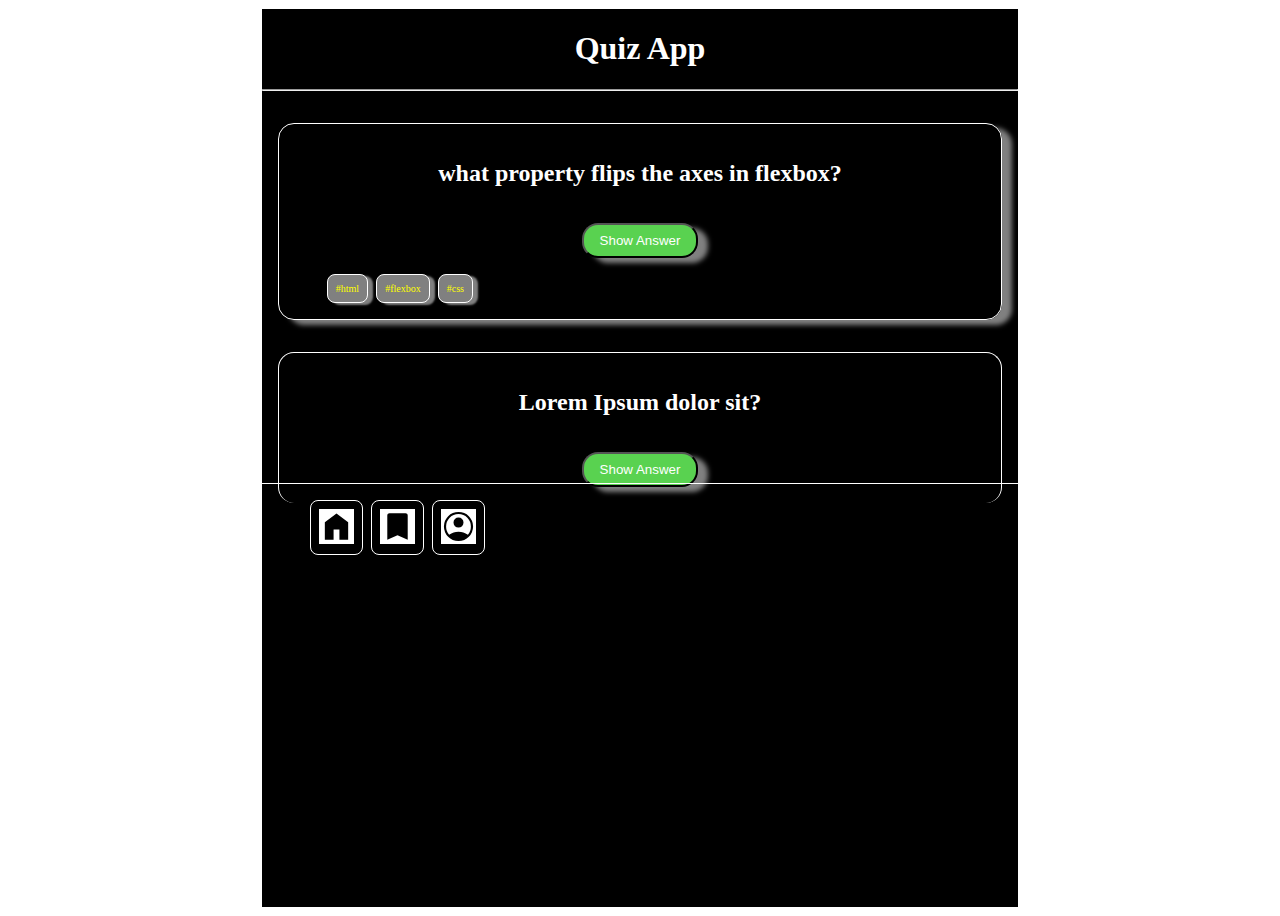
==== index.html @ d0fb76cc "layout finish" ====
<!DOCTYPE html>
<html lang="en">
  <head>
    <meta charset="UTF-8" />
    <meta http-equiv="X-UA-Compatible" content="IE=edge" />
    <meta name="viewport" content="width=device-width, initial-scale=1.0" />
    <link rel="stylesheet" href="styles.css" />
    <title>quiz app</title>
  </head>
  <body>
    <div class="container">
      <header><h1>Quiz App</h1></header>
      <hr />
      <main>
        <section class="section section-one">
          <h2>what property flips the axes in flexbox?</h2>
          <button class="btn one">Show Answer</button>
          <ul class="section-links-container">
            <li><a href="">#html</a></li>
            <li><a href="">#flexbox</a></li>
            <li><a href="">#css</a></li>
          </ul>
        </section>
        <section class="section section-two">
          <h2>Lorem Ipsum dolor sit?</h2>
          <button class="btn two">Show Answer</button>
        </section>
      </main>

      <footer class="footer">
        <ul class="links-footer-container">
          <li class="footer-li">
            <a href=""
              ><svg
                xmlns="http://www.w3.org/2000/svg"
                height="35"
                viewBox="0 96 960 960"
                width="35"
              >
                <path
                  d="M160 936V456l320-240 320 240v480H560V656H400v280H160Z"
                /></svg
            ></a>
          </li>
          <li class="footer-li">
            <a href=""
              ><svg
                xmlns="http://www.w3.org/2000/svg"
                height="35"
                viewBox="0 96 960 960"
                width="35"
              >
                <path
                  d="M200 936V271q0-24 18-42t42-18h440q24 0 42 18t18 42v665L480 816 200 936Z"
                /></svg
            ></a>
          </li>
          <li classe="footer-li">
            <a href=""
              ><svg
                xmlns="http://www.w3.org/2000/svg"
                height="35"
                viewBox="0 96 960 960"
                width="35"
              >
                <path
                  d="M222 801q63-40 124.5-60.5T480 720q72 0 134 20.5T739 801q44-54 62.5-109T820 576q0-145-97.5-242.5T480 236q-145 0-242.5 97.5T140 576q0 61 19 116t63 109Zm257.814-195Q422 606 382.5 566.314q-39.5-39.686-39.5-97.5t39.686-97.314q39.686-39.5 97.5-39.5t97.314 39.686q39.5 39.686 39.5 97.5T577.314 566.5q-39.686 39.5-97.5 39.5Zm-.219 370q-83.146 0-156.275-31.5t-127.225-86Q142 804 111 731.159 80 658.319 80 575.5q0-82.819 31.5-155.659Q143 347 197.5 293t127.341-85.5Q397.681 176 480.5 176q82.819 0 155.659 31.5Q709 239 763 293t85.5 127Q880 493 880 575.734q0 82.734-31.5 155.5T763 858.5q-54 54.5-127.129 86T479.595 976Z"
                /></svg
            ></a>
          </li>
        </ul>
      </footer>
    </div>
  </body>
</html>
---- styles.css ----
* {
  box-sizing: border-box;
}
body {
  text-align: center;
  display: flex;
  justify-content: center;
}
li {
  list-style-type: none;
  border: 1px solid white;
  border-radius: 0.5rem;
  padding: 0.5rem;
  /* background-color: grey; */
  font-size: x-small;
  margin-left: 0.5rem;
}
.section-links-container {
  display: flex;
  justify-content: start;
}
.section-links-container li {
  box-shadow: 5px 2px 2px grey;
  background-color: grey;
}
a {
  text-decoration: none;
  color: yellow;
}
.container {
  border: 1px solid white;
  height: 100vh;
  width: 60%;
  background-color: black;
  color: white;
}
.section {
  border: 1px solid white;
  margin: 1rem;
  margin-top: 2rem;
  border-radius: 1rem;
}
.section-one {
  box-shadow: 10px 5px 5px grey;
}
.section-two {
  border-bottom: none;
  margin-bottom: -1.2rem;
}
.btn {
  padding: 0.5rem 1rem;
  background-color: rgb(89, 210, 80);
  box-shadow: 10px 5px 5px grey;
  border-radius: 1rem;
  color: white;
}
.btn:hover {
  box-shadow: 10px 5px 5px rgb(243, 235, 11);
  color: yellow;
}
.two {
  margin-bottom: 1rem;
}
.footer {
  width: 100%;
  position: fixed;
  border-top: 1px solid white;
  display: flex;
}
.links-footer-container {
  display: flex;
}

svg {
  background-color: white;
}

h2 {
  padding: 1rem;
}
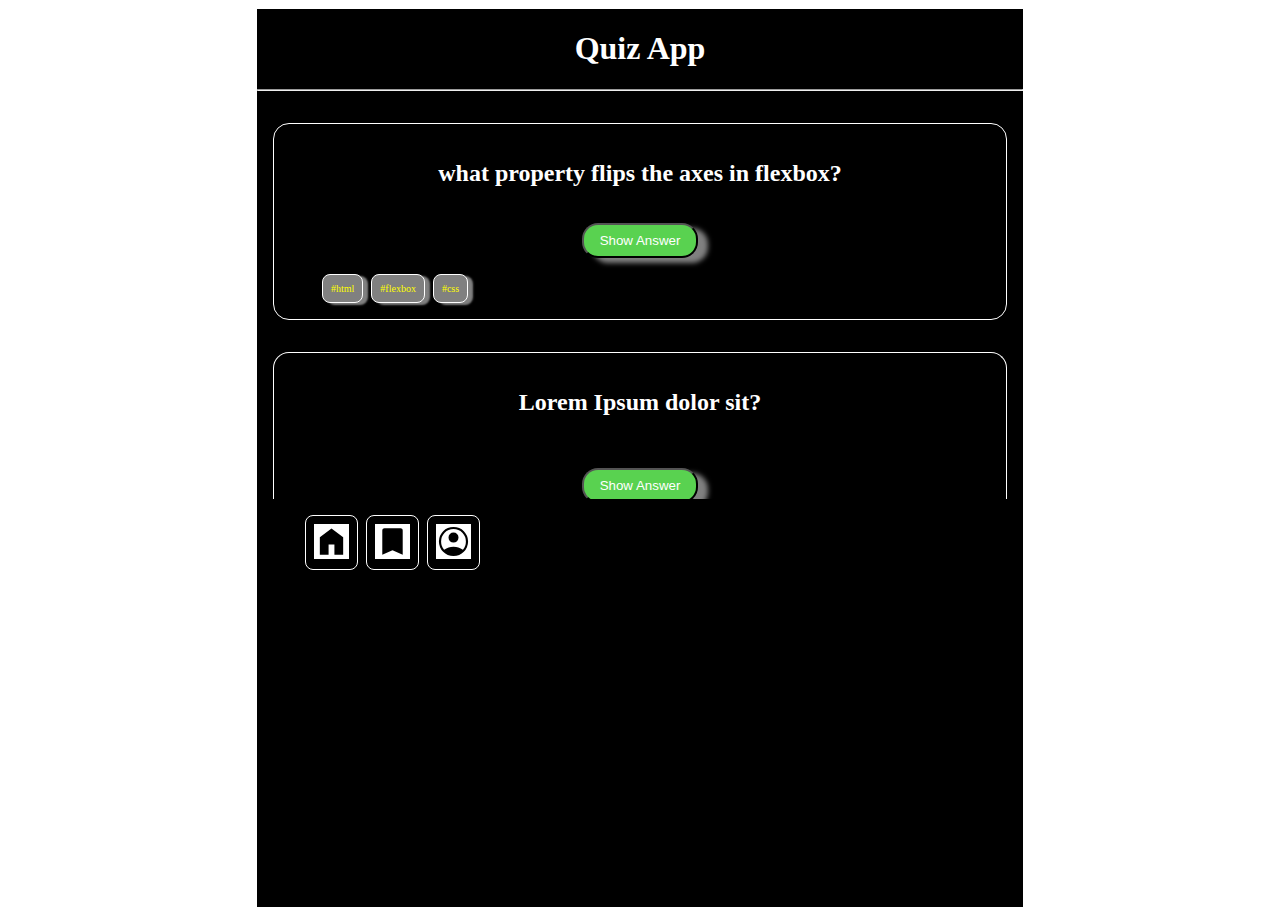
==== commit e342abb9: "ignore file adding" ====
--- a/index.html
+++ b/index.html
@@ -26,7 +26,6 @@
           <button class="btn two">Show Answer</button>
         </section>
       </main>
-
       <footer class="footer">
         <ul class="links-footer-container">
           <li class="footer-li">
--- a/styles.css
+++ b/styles.css
@@ -23,16 +23,21 @@
   box-shadow: 5px 2px 2px grey;
   background-color: grey;
 }
+.section-links-container li:hover {
+  box-shadow: 5px 2px 2px yellow;
+}
 a {
   text-decoration: none;
   color: yellow;
 }
 .container {
   border: 1px solid white;
-  height: 100vh;
+  height: 100%;
   width: 60%;
   background-color: black;
   color: white;
+  position: absolute;
+  z-index: 0;
 }
 .section {
   border: 1px solid white;
@@ -40,9 +45,7 @@
   margin-top: 2rem;
   border-radius: 1rem;
 }
-.section-one {
-  box-shadow: 10px 5px 5px grey;
-}
+
 .section-two {
   border-bottom: none;
   margin-bottom: -1.2rem;
@@ -59,13 +62,15 @@
   color: yellow;
 }
 .two {
-  margin-bottom: 1rem;
+  margin: 1rem;
 }
 .footer {
-  width: 100%;
+  width: 59%;
   position: fixed;
-  border-top: 1px solid white;
+  /* border-top: 1px solid white; */
   display: flex;
+  z-index: 1;
+  background-color: black;
 }
 .links-footer-container {
   display: flex;
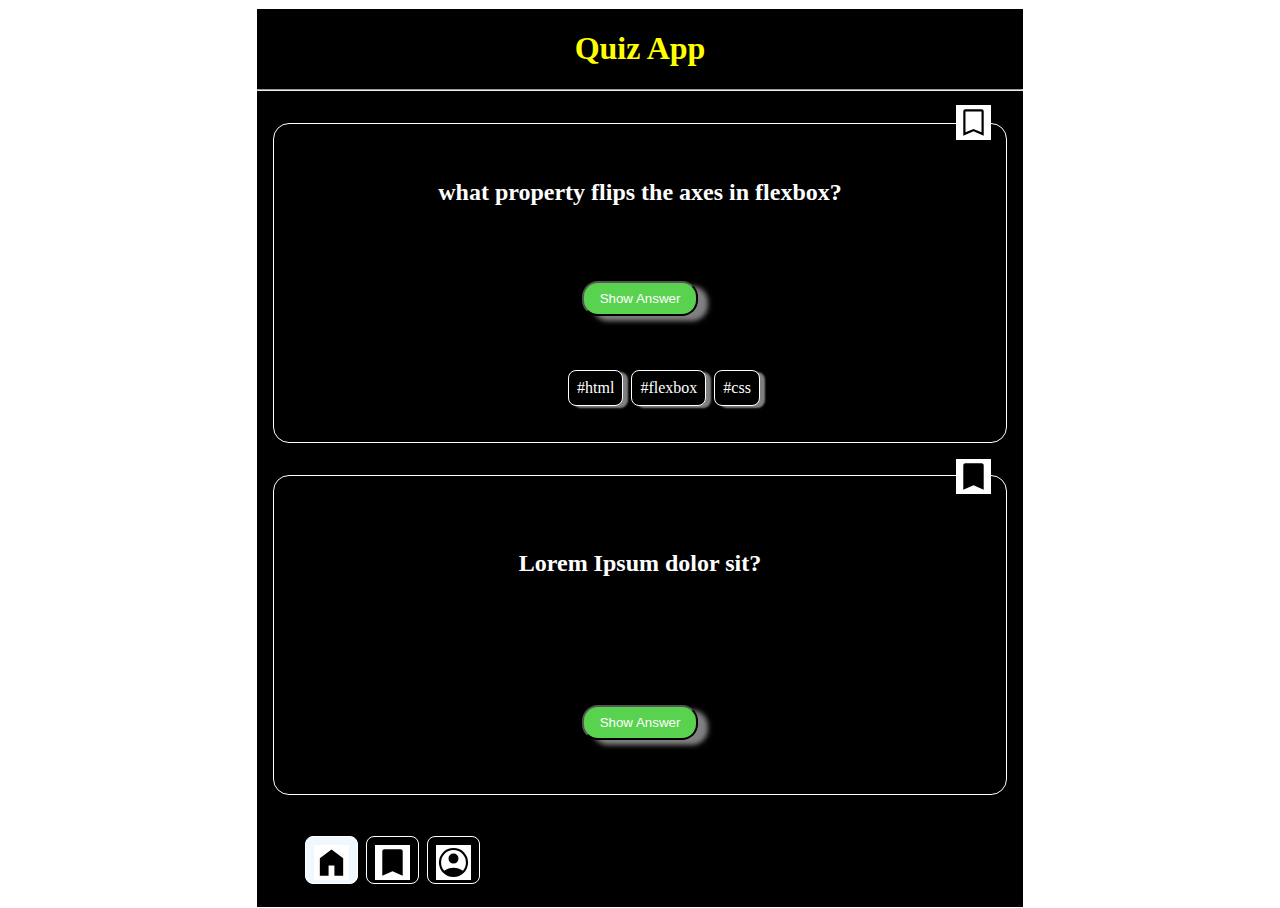
==== commit ac63c30d: "homa page layout finish" ====
--- a/index.html
+++ b/index.html
@@ -12,6 +12,18 @@
       <header><h1>Quiz App</h1></header>
       <hr />
       <main>
+        <svg
+          class="svg-two"
+          xmlns="http://www.w3.org/2000/svg"
+          height="35"
+          viewBox="0 96 960 960"
+          width="35"
+        >
+          <path
+            d="M200 936V271q0-24 18-42t42-18h440q24 0 42 18t18 42v665L480 816 200 936Zm60-91 220-93 220 93V271H260v574Zm0-574h440-440Z"
+          />
+        </svg>
+
         <section class="section section-one">
           <h2>what property flips the axes in flexbox?</h2>
           <button class="btn one">Show Answer</button>
@@ -21,6 +33,19 @@
             <li><a href="">#css</a></li>
           </ul>
         </section>
+
+        <svg
+          class="svg-one"
+          xmlns="http://www.w3.org/2000/svg"
+          height="35"
+          viewBox="0 96 960 960"
+          width="35"
+        >
+          <path
+            d="M200 936V271q0-24 18-42t42-18h440q24 0 42 18t18 42v665L480 816 200 936Z"
+          />
+        </svg>
+
         <section class="section section-two">
           <h2>Lorem Ipsum dolor sit?</h2>
           <button class="btn two">Show Answer</button>
@@ -28,8 +53,8 @@
       </main>
       <footer class="footer">
         <ul class="links-footer-container">
-          <li class="footer-li">
-            <a href=""
+          <li class="footer-li home">
+            <a href="./index.html" target="_blank"
               ><svg
                 xmlns="http://www.w3.org/2000/svg"
                 height="35"
@@ -54,7 +79,7 @@
                 /></svg
             ></a>
           </li>
-          <li classe="footer-li">
+          <li class="footer-li">
             <a href=""
               ><svg
                 xmlns="http://www.w3.org/2000/svg"
@@ -70,5 +95,6 @@
         </ul>
       </footer>
     </div>
+    <!-- </div> -->
   </body>
 </html>
--- a/styles.css
+++ b/styles.css
@@ -5,6 +5,9 @@
   text-align: center;
   display: flex;
   justify-content: center;
+}
+h1 {
+  color: yellow;
 }
 li {
   list-style-type: none;
@@ -18,18 +21,29 @@
 .section-links-container {
   display: flex;
   justify-content: start;
+  /*  width: 100%; */
 }
 .section-links-container li {
   box-shadow: 5px 2px 2px grey;
-  background-color: grey;
+  background-color: black;
+  text-align: center;
 }
 .section-links-container li:hover {
   box-shadow: 5px 2px 2px yellow;
 }
+.section-links-container li:active {
+  transform: scale(1.4);
+}
 a {
   text-decoration: none;
+  color: white;
+  font-size: medium;
+  width: 0.5em;
+}
+a:hover {
   color: yellow;
 }
+
 .container {
   border: 1px solid white;
   height: 100%;
@@ -37,17 +51,20 @@
   background-color: black;
   color: white;
   position: absolute;
-  z-index: 0;
 }
 .section {
   border: 1px solid white;
   margin: 1rem;
   margin-top: 2rem;
   border-radius: 1rem;
+  height: 20rem;
+  display: flex;
+  flex-direction: column;
+  align-items: center;
+  justify-content: space-around;
 }
 
 .section-two {
-  border-bottom: none;
   margin-bottom: -1.2rem;
 }
 .btn {
@@ -67,10 +84,12 @@
 .footer {
   width: 59%;
   position: fixed;
+  bottom: 0;
   /* border-top: 1px solid white; */
   display: flex;
   z-index: 1;
   background-color: black;
+  height: 5rem;
 }
 .links-footer-container {
   display: flex;
@@ -83,3 +102,23 @@
 h2 {
   padding: 1rem;
 }
+.home {
+  background-color: aliceblue;
+  padding: 0.5rem;
+}
+
+.footer-li:hover {
+  transform: scale(1.2);
+}
+.footer-li:active {
+  transform: scale(1.4);
+}
+.svg-one {
+  position: absolute;
+  right: 2em;
+}
+.svg-two {
+  position: absolute;
+  right: 2em;
+  top: 6rem;
+}
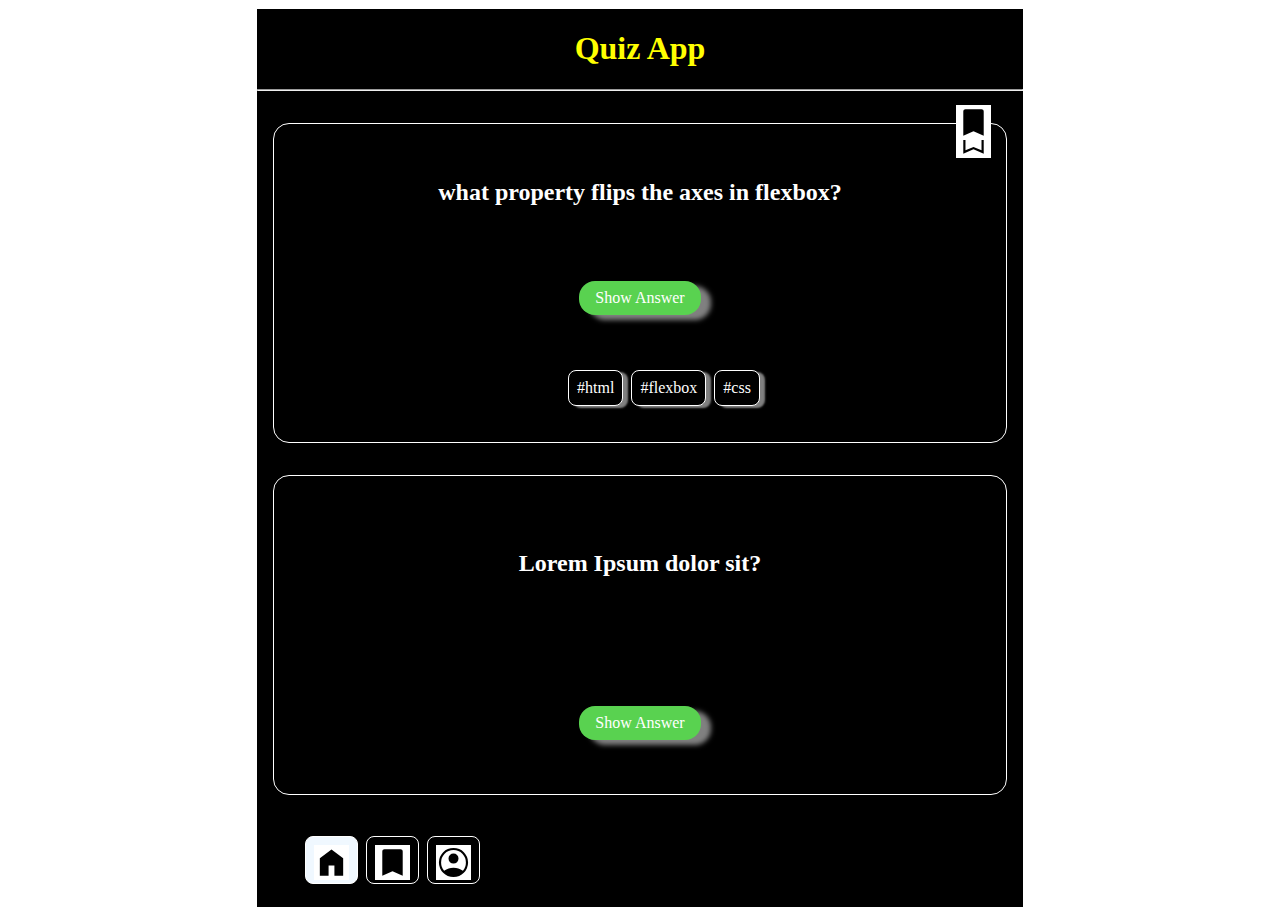
==== commit 5d7fd916: "80 % finish" ====
--- a/index.html
+++ b/index.html
@@ -13,7 +13,7 @@
       <hr />
       <main>
         <svg
-          class="svg-two"
+          class="svg-one"
           xmlns="http://www.w3.org/2000/svg"
           height="35"
           viewBox="0 96 960 960"
@@ -26,7 +26,10 @@
 
         <section class="section section-one">
           <h2>what property flips the axes in flexbox?</h2>
-          <button class="btn one">Show Answer</button>
+          <div class="btn one">
+            <a href="./answer/answer.html">Show Answer</a>
+          </div>
+
           <ul class="section-links-container">
             <li><a href="">#html</a></li>
             <li><a href="">#flexbox</a></li>
@@ -35,7 +38,7 @@
         </section>
 
         <svg
-          class="svg-one"
+          class="svg-two"
           xmlns="http://www.w3.org/2000/svg"
           height="35"
           viewBox="0 96 960 960"
@@ -48,7 +51,9 @@
 
         <section class="section section-two">
           <h2>Lorem Ipsum dolor sit?</h2>
-          <button class="btn two">Show Answer</button>
+          <div class="btn two">
+            <a href="./answer/answer.html">Show Answer</a>
+          </div>
         </section>
       </main>
       <footer class="footer">
@@ -67,7 +72,7 @@
             ></a>
           </li>
           <li class="footer-li">
-            <a href=""
+            <a href="./bookmark/bookmark.html"
               ><svg
                 xmlns="http://www.w3.org/2000/svg"
                 height="35"
@@ -80,7 +85,7 @@
             ></a>
           </li>
           <li class="footer-li">
-            <a href=""
+            <a href="./profil/profil.html"
               ><svg
                 xmlns="http://www.w3.org/2000/svg"
                 height="35"
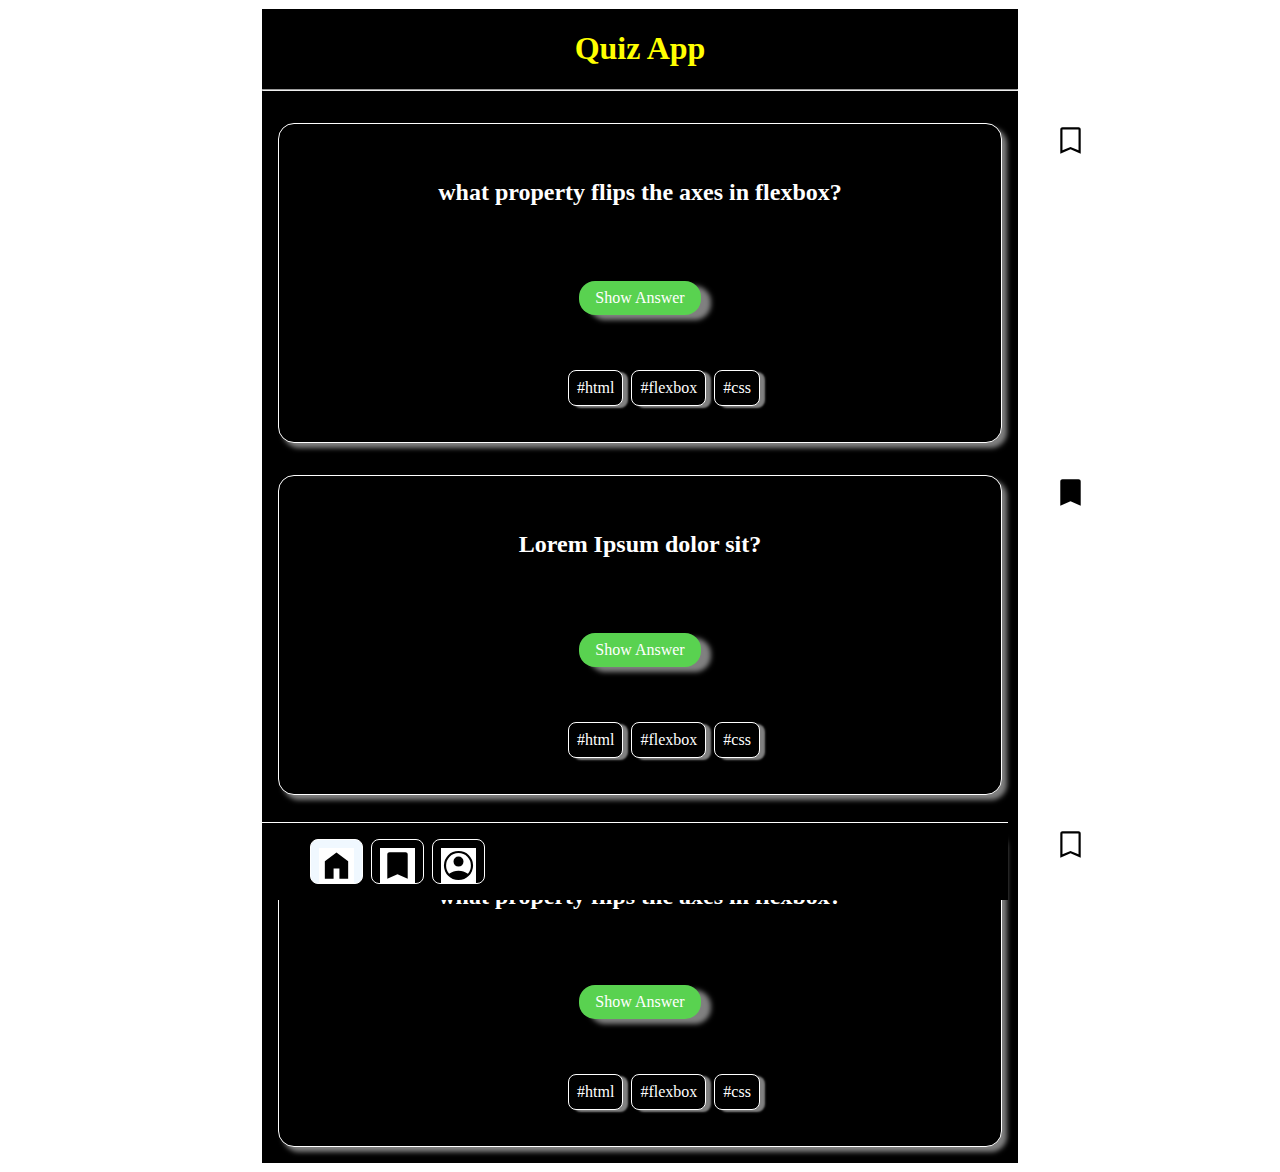
==== commit 36a601a5: "css finish" ====
--- a/index.html
+++ b/index.html
@@ -54,6 +54,34 @@
           <div class="btn two">
             <a href="./answer/answer.html">Show Answer</a>
           </div>
+          <ul class="section-links-container">
+            <li><a href="">#html</a></li>
+            <li><a href="">#flexbox</a></li>
+            <li><a href="">#css</a></li>
+          </ul>
+        </section>
+        <svg
+          class="svg-tree"
+          xmlns="http://www.w3.org/2000/svg"
+          height="35"
+          viewBox="0 96 960 960"
+          width="35"
+        >
+          <path
+            d="M200 936V271q0-24 18-42t42-18h440q24 0 42 18t18 42v665L480 816 200 936Zm60-91 220-93 220 93V271H260v574Zm0-574h440-440Z"
+          />
+        </svg>
+        <section class="section section-tree">
+          <h2>what property flips the axes in flexbox?</h2>
+          <div class="btn one">
+            <a href="./answer/answer.html">Show Answer</a>
+          </div>
+
+          <ul class="section-links-container">
+            <li><a href="">#html</a></li>
+            <li><a href="">#flexbox</a></li>
+            <li><a href="">#css</a></li>
+          </ul>
         </section>
       </main>
       <footer class="footer">
--- a/styles.css
+++ b/styles.css
@@ -50,7 +50,7 @@
   width: 60%;
   background-color: black;
   color: white;
-  position: absolute;
+  /* position: absolute; */
 }
 .section {
   border: 1px solid white;
@@ -62,11 +62,10 @@
   flex-direction: column;
   align-items: center;
   justify-content: space-around;
+  background-color: black;
+  box-shadow: 5px 5px 5px grey;
 }
 
-.section-two {
-  margin-bottom: -1.2rem;
-}
 .btn {
   padding: 0.5rem 1rem;
   background-color: rgb(89, 210, 80);
@@ -78,18 +77,20 @@
   box-shadow: 10px 5px 5px rgb(243, 235, 11);
   color: yellow;
 }
-.two {
-  margin: 1rem;
+.btn:active {
+  transform: scale(1.2);
 }
+
 .footer {
-  width: 59%;
+  width: 100%;
   position: fixed;
   bottom: 0;
-  /* border-top: 1px solid white; */
+  border-top: 1px solid white;
   display: flex;
   z-index: 1;
   background-color: black;
-  height: 5rem;
+  height: 4.9rem;
+  width: 58.3%;
 }
 .links-footer-container {
   display: flex;
@@ -113,12 +114,17 @@
 .footer-li:active {
   transform: scale(1.4);
 }
+.svg-two {
+  position: absolute;
+  right: 12em;
+  top: 29.7rem;
+}
 .svg-one {
   position: absolute;
-  right: 2em;
+  right: 12em;
 }
-.svg-two {
+.svg-tree {
   position: absolute;
-  right: 2em;
-  top: 6rem;
+  right: 12em;
+  top: 51.7rem;
 }
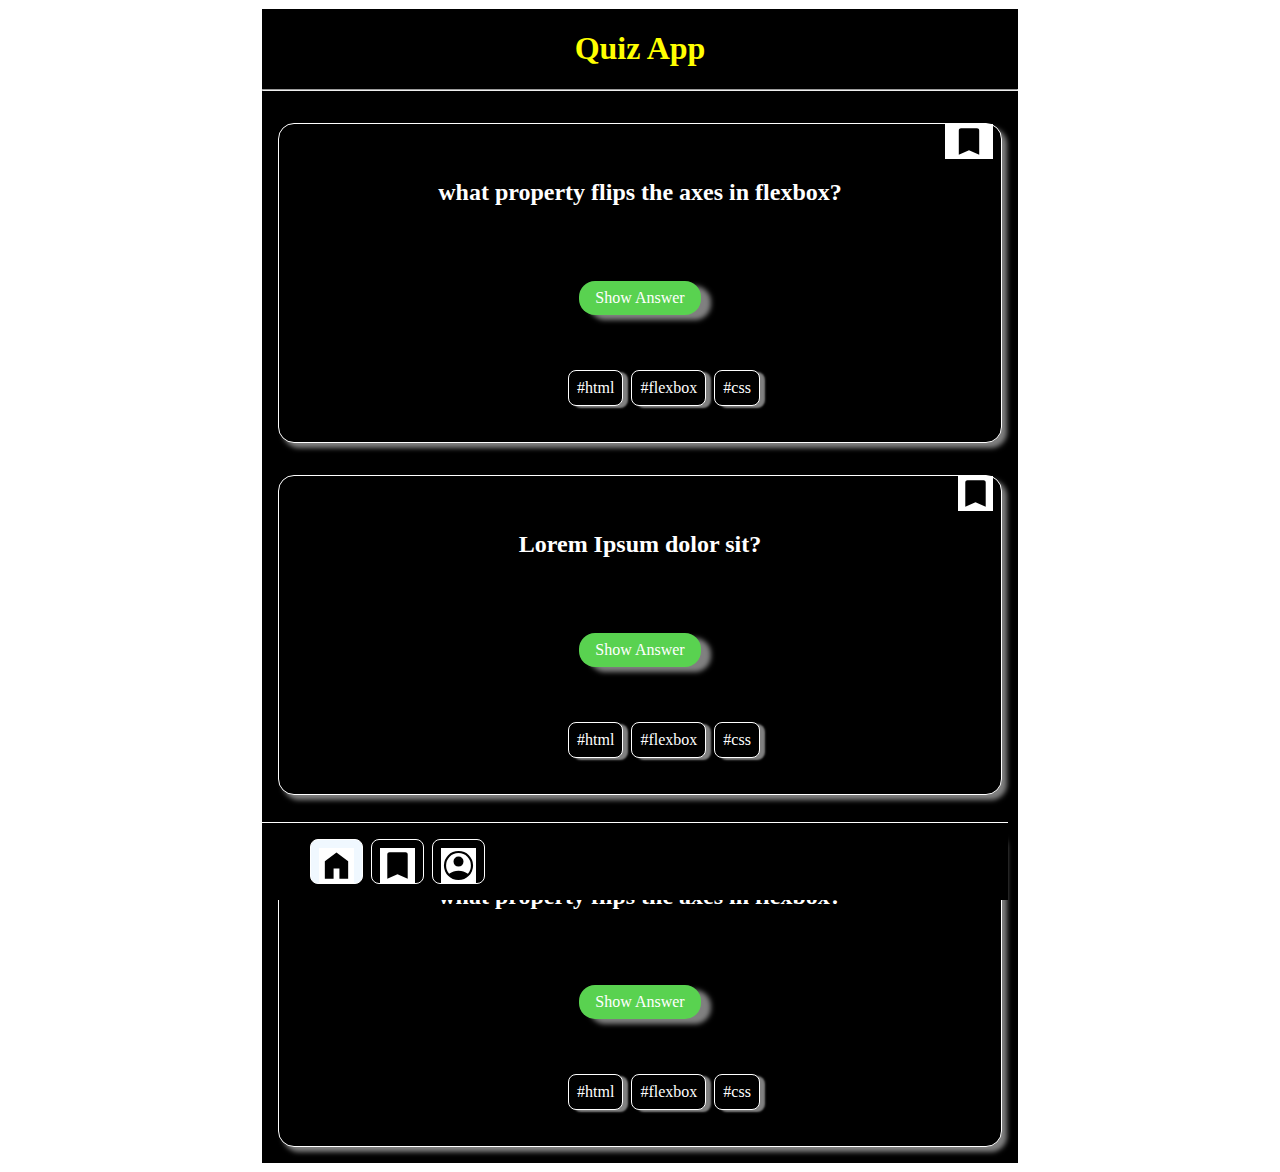
==== commit 16539f69: "css finish" ====
--- a/index.html
+++ b/index.html
@@ -12,19 +12,18 @@
       <header><h1>Quiz App</h1></header>
       <hr />
       <main>
-        <svg
-          class="svg-one"
-          xmlns="http://www.w3.org/2000/svg"
-          height="35"
-          viewBox="0 96 960 960"
-          width="35"
-        >
-          <path
-            d="M200 936V271q0-24 18-42t42-18h440q24 0 42 18t18 42v665L480 816 200 936Zm60-91 220-93 220 93V271H260v574Zm0-574h440-440Z"
-          />
-        </svg>
-
         <section class="section section-one">
+          <svg
+            class="svg-markbook-one"
+            xmlns="http://www.w3.org/2000/svg"
+            height="35"
+            viewBox="0 96 960 960"
+            width="48"
+          >
+            <path
+              d="M200 936V271q0-24 18-42t42-18h440q24 0 42 18t18 42v665L480 816 200 936Z"
+            />
+          </svg>
           <h2>what property flips the axes in flexbox?</h2>
           <div class="btn one">
             <a href="./answer/answer.html">Show Answer</a>
@@ -37,19 +36,18 @@
           </ul>
         </section>
 
-        <svg
-          class="svg-two"
-          xmlns="http://www.w3.org/2000/svg"
-          height="35"
-          viewBox="0 96 960 960"
-          width="35"
-        >
-          <path
-            d="M200 936V271q0-24 18-42t42-18h440q24 0 42 18t18 42v665L480 816 200 936Z"
-          />
-        </svg>
-
         <section class="section section-two">
+          <svg
+            class="svg-two"
+            xmlns="http://www.w3.org/2000/svg"
+            height="35"
+            viewBox="0 96 960 960"
+            width="35"
+          >
+            <path
+              d="M200 936V271q0-24 18-42t42-18h440q24 0 42 18t18 42v665L480 816 200 936Z"
+            />
+          </svg>
           <h2>Lorem Ipsum dolor sit?</h2>
           <div class="btn two">
             <a href="./answer/answer.html">Show Answer</a>
@@ -60,18 +58,19 @@
             <li><a href="">#css</a></li>
           </ul>
         </section>
-        <svg
-          class="svg-tree"
-          xmlns="http://www.w3.org/2000/svg"
-          height="35"
-          viewBox="0 96 960 960"
-          width="35"
-        >
-          <path
-            d="M200 936V271q0-24 18-42t42-18h440q24 0 42 18t18 42v665L480 816 200 936Zm60-91 220-93 220 93V271H260v574Zm0-574h440-440Z"
-          />
-        </svg>
+
         <section class="section section-tree">
+          <svg
+            class="svg-tree"
+            xmlns="http://www.w3.org/2000/svg"
+            height="35"
+            viewBox="0 96 960 960"
+            width="35"
+          >
+            <path
+              d="M200 936V271q0-24 18-42t42-18h440q24 0 42 18t18 42v665L480 816 200 936Zm60-91 220-93 220 93V271H260v574Zm0-574h440-440Z"
+            />
+          </svg>
           <h2>what property flips the axes in flexbox?</h2>
           <div class="btn one">
             <a href="./answer/answer.html">Show Answer</a>
--- a/styles.css
+++ b/styles.css
@@ -5,6 +5,12 @@
   text-align: center;
   display: flex;
   justify-content: center;
+}
+header {
+  position: sticky;
+  top: 0;
+  z-index: 1;
+  background-color: black;
 }
 h1 {
   color: yellow;
@@ -14,7 +20,6 @@
   border: 1px solid white;
   border-radius: 0.5rem;
   padding: 0.5rem;
-  /* background-color: grey; */
   font-size: x-small;
   margin-left: 0.5rem;
 }
@@ -51,6 +56,7 @@
   background-color: black;
   color: white;
   /* position: absolute; */
+  position: relative;
 }
 .section {
   border: 1px solid white;
@@ -64,6 +70,7 @@
   justify-content: space-around;
   background-color: black;
   box-shadow: 5px 5px 5px grey;
+  position: relative;
 }
 
 .btn {
@@ -95,9 +102,13 @@
 .links-footer-container {
   display: flex;
 }
-
 svg {
   background-color: white;
+}
+main svg {
+  position: absolute;
+  top: 0;
+  right: 0.5em;
 }
 
 h2 {
@@ -114,7 +125,7 @@
 .footer-li:active {
   transform: scale(1.4);
 }
-.svg-two {
+/* .svg-two {
   position: absolute;
   right: 12em;
   top: 29.7rem;
@@ -127,4 +138,4 @@
   position: absolute;
   right: 12em;
   top: 51.7rem;
-}
+} */
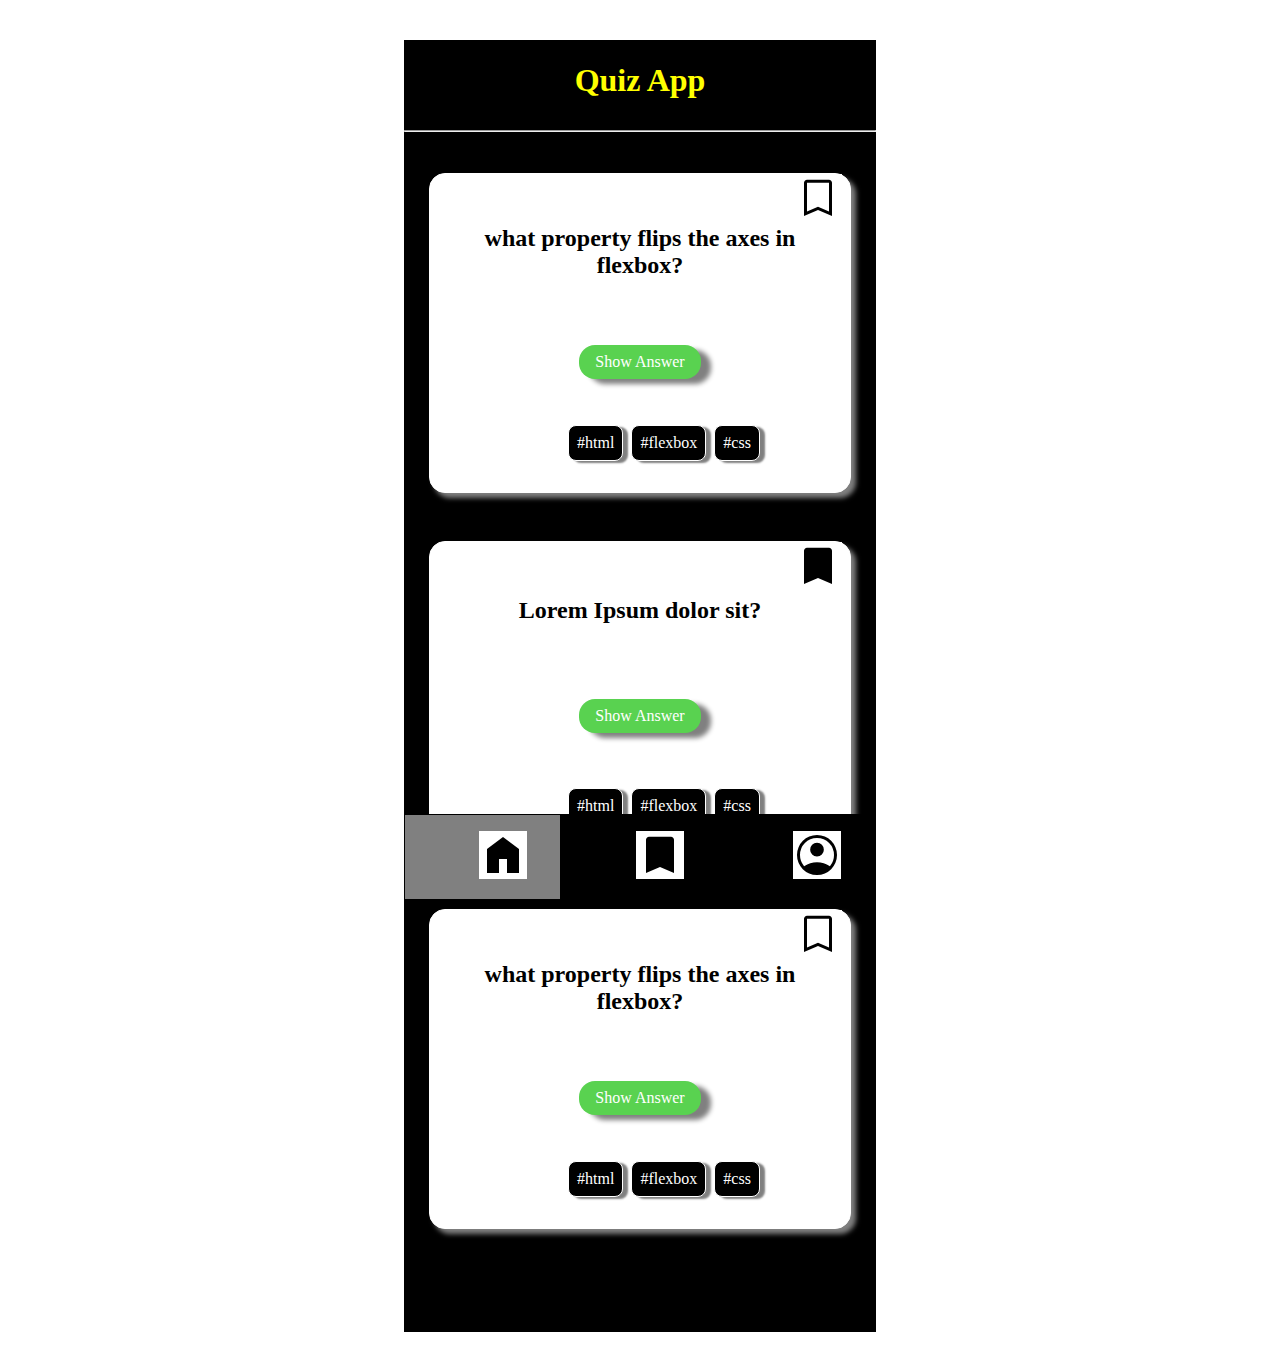
==== commit a82259ae: "home page finish" ====
--- a/index.html
+++ b/index.html
@@ -14,14 +14,13 @@
       <main>
         <section class="section section-one">
           <svg
-            class="svg-markbook-one"
             xmlns="http://www.w3.org/2000/svg"
-            height="35"
+            height="48"
             viewBox="0 96 960 960"
             width="48"
           >
             <path
-              d="M200 936V271q0-24 18-42t42-18h440q24 0 42 18t18 42v665L480 816 200 936Z"
+              d="M200 936V271q0-24 18-42t42-18h440q24 0 42 18t18 42v665L480 816 200 936Zm60-91 220-93 220 93V271H260v574Zm0-574h440-440Z"
             />
           </svg>
           <h2>what property flips the axes in flexbox?</h2>
@@ -40,9 +39,9 @@
           <svg
             class="svg-two"
             xmlns="http://www.w3.org/2000/svg"
-            height="35"
+            height="48"
             viewBox="0 96 960 960"
-            width="35"
+            width="48"
           >
             <path
               d="M200 936V271q0-24 18-42t42-18h440q24 0 42 18t18 42v665L480 816 200 936Z"
@@ -63,9 +62,9 @@
           <svg
             class="svg-tree"
             xmlns="http://www.w3.org/2000/svg"
-            height="35"
+            height="48"
             viewBox="0 96 960 960"
-            width="35"
+            width="48"
           >
             <path
               d="M200 936V271q0-24 18-42t42-18h440q24 0 42 18t18 42v665L480 816 200 936Zm60-91 220-93 220 93V271H260v574Zm0-574h440-440Z"
@@ -84,47 +83,45 @@
         </section>
       </main>
       <footer class="footer">
-        <ul class="links-footer-container">
-          <li class="footer-li home">
-            <a href="./index.html" target="_blank"
-              ><svg
-                xmlns="http://www.w3.org/2000/svg"
-                height="35"
-                viewBox="0 96 960 960"
-                width="35"
-              >
-                <path
-                  d="M160 936V456l320-240 320 240v480H560V656H400v280H160Z"
-                /></svg
-            ></a>
-          </li>
-          <li class="footer-li">
-            <a href="./bookmark/bookmark.html"
-              ><svg
-                xmlns="http://www.w3.org/2000/svg"
-                height="35"
-                viewBox="0 96 960 960"
-                width="35"
-              >
-                <path
-                  d="M200 936V271q0-24 18-42t42-18h440q24 0 42 18t18 42v665L480 816 200 936Z"
-                /></svg
-            ></a>
-          </li>
-          <li class="footer-li">
-            <a href="./profil/profil.html"
-              ><svg
-                xmlns="http://www.w3.org/2000/svg"
-                height="35"
-                viewBox="0 96 960 960"
-                width="35"
-              >
-                <path
-                  d="M222 801q63-40 124.5-60.5T480 720q72 0 134 20.5T739 801q44-54 62.5-109T820 576q0-145-97.5-242.5T480 236q-145 0-242.5 97.5T140 576q0 61 19 116t63 109Zm257.814-195Q422 606 382.5 566.314q-39.5-39.686-39.5-97.5t39.686-97.314q39.686-39.5 97.5-39.5t97.314 39.686q39.5 39.686 39.5 97.5T577.314 566.5q-39.686 39.5-97.5 39.5Zm-.219 370q-83.146 0-156.275-31.5t-127.225-86Q142 804 111 731.159 80 658.319 80 575.5q0-82.819 31.5-155.659Q143 347 197.5 293t127.341-85.5Q397.681 176 480.5 176q82.819 0 155.659 31.5Q709 239 763 293t85.5 127Q880 493 880 575.734q0 82.734-31.5 155.5T763 858.5q-54 54.5-127.129 86T479.595 976Z"
-                /></svg
-            ></a>
-          </li>
-        </ul>
+        <figure class="home">
+          <a href="./index.html" target="_blank"
+            ><svg
+              xmlns="http://www.w3.org/2000/svg"
+              height="48"
+              viewBox="0 96 960 960"
+              width="48"
+            >
+              <path
+                d="M160 936V456l320-240 320 240v480H560V656H400v280H160Z"
+              /></svg
+          ></a>
+        </figure>
+        <figure class="markbook">
+          <a href="./bookmark/bookmark.html"
+            ><svg
+              xmlns="http://www.w3.org/2000/svg"
+              height="48"
+              viewBox="0 96 960 960"
+              width="48"
+            >
+              <path
+                d="M200 936V271q0-24 18-42t42-18h440q24 0 42 18t18 42v665L480 816 200 936Z"
+              /></svg
+          ></a>
+        </figure>
+        <figure class="profil">
+          <a href="./profil/profil.html"
+            ><svg
+              xmlns="http://www.w3.org/2000/svg"
+              height="48"
+              viewBox="0 96 960 960"
+              width="48"
+            >
+              <path
+                d="M222 801q63-40 124.5-60.5T480 720q72 0 134 20.5T739 801q44-54 62.5-109T820 576q0-145-97.5-242.5T480 236q-145 0-242.5 97.5T140 576q0 61 19 116t63 109Zm257.814-195Q422 606 382.5 566.314q-39.5-39.686-39.5-97.5t39.686-97.314q39.686-39.5 97.5-39.5t97.314 39.686q39.5 39.686 39.5 97.5T577.314 566.5q-39.686 39.5-97.5 39.5Zm-.219 370q-83.146 0-156.275-31.5t-127.225-86Q142 804 111 731.159 80 658.319 80 575.5q0-82.819 31.5-155.659Q143 347 197.5 293t127.341-85.5Q397.681 176 480.5 176q82.819 0 155.659 31.5Q709 239 763 293t85.5 127Q880 493 880 575.734q0 82.734-31.5 155.5T763 858.5q-54 54.5-127.129 86T479.595 976Z"
+              /></svg
+          ></a>
+        </figure>
       </footer>
     </div>
     <!-- </div> -->
--- a/styles.css
+++ b/styles.css
@@ -7,10 +7,65 @@
   justify-content: center;
 }
 header {
+  background-color: black;
+  display: flex;
+  justify-content: center;
+  align-items: center;
+  border: 1px solid black;
   position: sticky;
   top: 0;
   z-index: 1;
+}
+.container {
+  /*  border: 1px solid white;
+  height: 100%;
+  width: 60%;
+  color: white;
+  position: relative; */
+  margin-top: 2rem;
+  margin-bottom: 2rem;
   background-color: black;
+}
+main {
+  background-color: black;
+  display: flex;
+  flex-direction: column;
+  justify-content: center;
+  align-items: center;
+  border: 1px solid black;
+}
+.footer {
+  display: grid;
+  bottom: 0;
+  /* border-top: 1px solid white; */
+  /*   z-index: 1; */
+  background-color: black;
+  grid-template-columns: repeat(3, 1fr);
+  position: sticky;
+  bottom: 0;
+}
+.section {
+  border: 1px solid white;
+  width: 90%;
+  margin: 1rem;
+  margin-top: 2rem;
+  border-radius: 1rem;
+  height: 20rem;
+  display: flex;
+  flex-direction: column;
+  align-items: center;
+  justify-content: space-around;
+  background-color: white;
+  color: black;
+  box-shadow: 5px 5px 5px grey;
+  position: relative;
+}
+figure {
+  display: flex;
+  justify-content: center;
+  align-items: center;
+  /* background-color: white; */
+  border: 1px solid black;
 }
 h1 {
   color: yellow;
@@ -34,7 +89,7 @@
   text-align: center;
 }
 .section-links-container li:hover {
-  box-shadow: 5px 2px 2px yellow;
+  box-shadow: 5px 2px 2px rgb(58, 58, 22);
 }
 .section-links-container li:active {
   transform: scale(1.4);
@@ -45,33 +100,6 @@
   font-size: medium;
   width: 0.5em;
 }
-a:hover {
-  color: yellow;
-}
-
-.container {
-  border: 1px solid white;
-  height: 100%;
-  width: 60%;
-  background-color: black;
-  color: white;
-  /* position: absolute; */
-  position: relative;
-}
-.section {
-  border: 1px solid white;
-  margin: 1rem;
-  margin-top: 2rem;
-  border-radius: 1rem;
-  height: 20rem;
-  display: flex;
-  flex-direction: column;
-  align-items: center;
-  justify-content: space-around;
-  background-color: black;
-  box-shadow: 5px 5px 5px grey;
-  position: relative;
-}
 
 .btn {
   padding: 0.5rem 1rem;
@@ -81,23 +109,11 @@
   color: white;
 }
 .btn:hover {
-  box-shadow: 10px 5px 5px rgb(243, 235, 11);
+  box-shadow: 10px 5px 5px rgb(58, 58, 22);
   color: yellow;
 }
 .btn:active {
   transform: scale(1.2);
-}
-
-.footer {
-  width: 100%;
-  position: fixed;
-  bottom: 0;
-  border-top: 1px solid white;
-  display: flex;
-  z-index: 1;
-  background-color: black;
-  height: 4.9rem;
-  width: 58.3%;
 }
 .links-footer-container {
   display: flex;
@@ -107,7 +123,7 @@
 }
 main svg {
   position: absolute;
-  top: 0;
+  top: 0em;
   right: 0.5em;
 }
 
@@ -115,8 +131,8 @@
   padding: 1rem;
 }
 .home {
-  background-color: aliceblue;
-  padding: 0.5rem;
+  background-color: grey;
+  margin: 0;
 }
 
 .footer-li:hover {
@@ -125,17 +141,3 @@
 .footer-li:active {
   transform: scale(1.4);
 }
-/* .svg-two {
-  position: absolute;
-  right: 12em;
-  top: 29.7rem;
-}
-.svg-one {
-  position: absolute;
-  right: 12em;
-}
-.svg-tree {
-  position: absolute;
-  right: 12em;
-  top: 51.7rem;
-} */
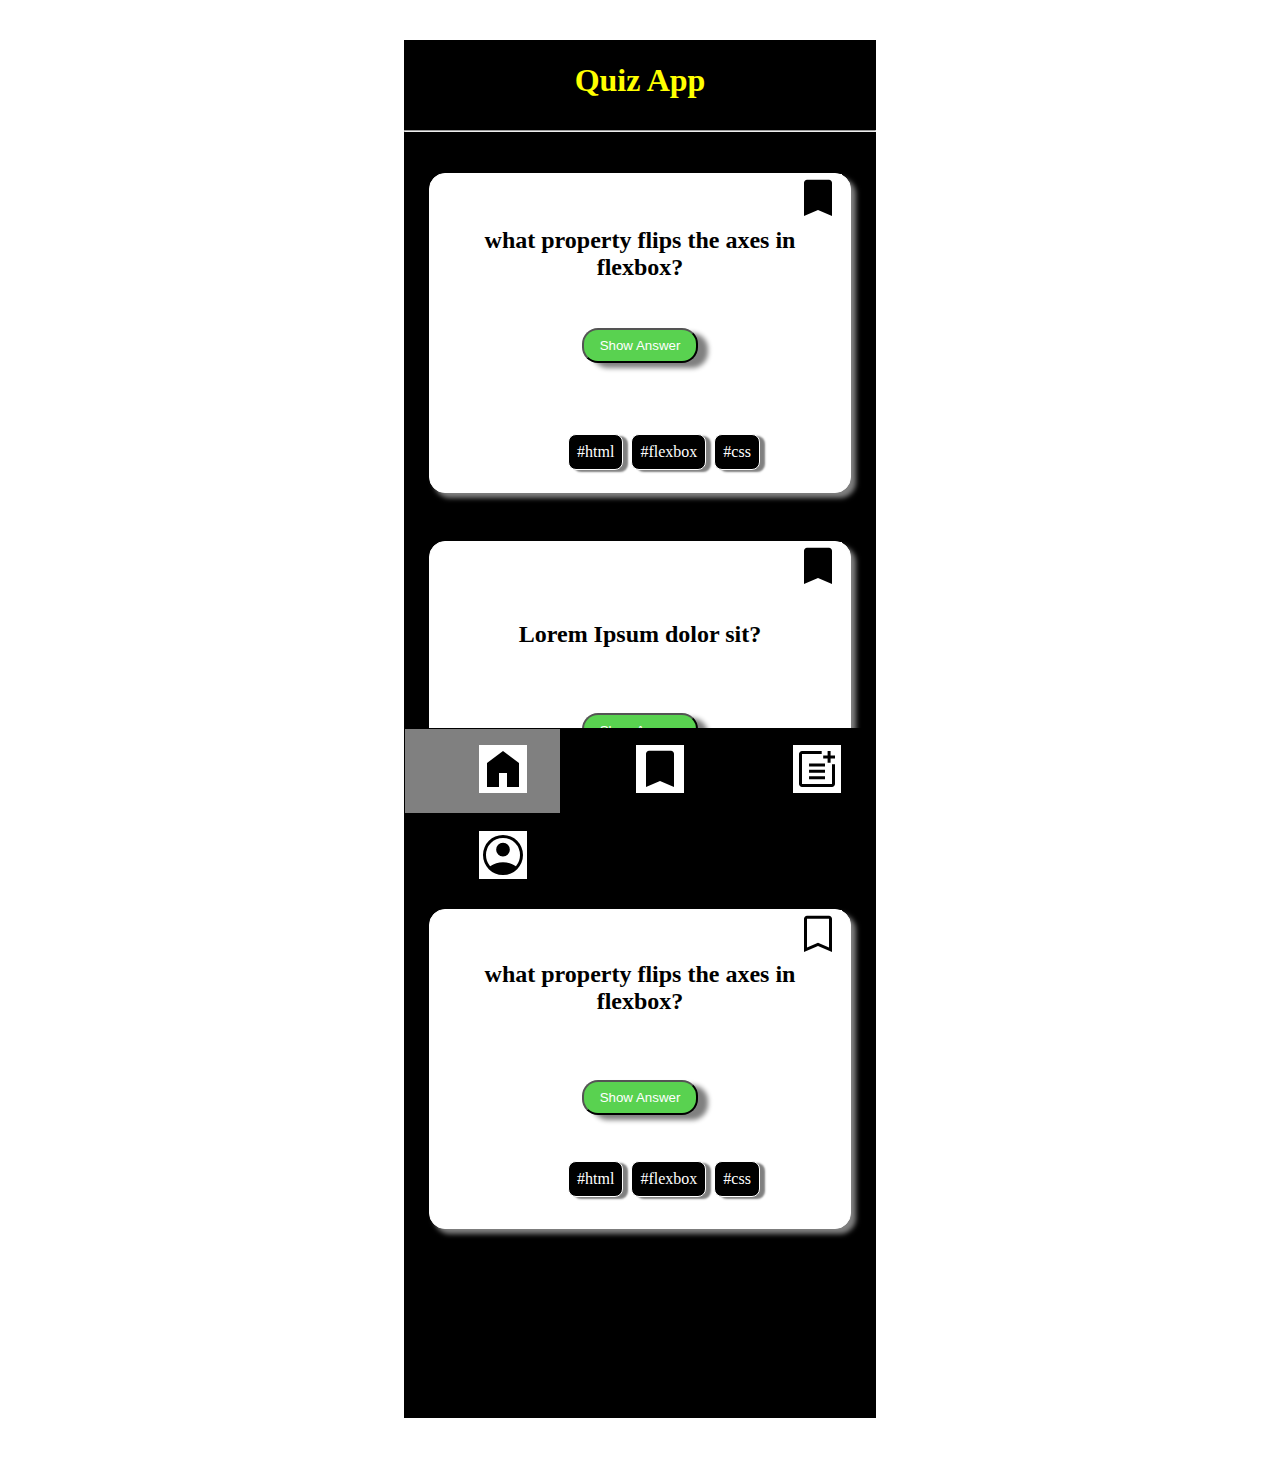
==== commit 7d89781c: "feht den hide text" ====
--- a/index.html
+++ b/index.html
@@ -5,6 +5,7 @@
     <meta http-equiv="X-UA-Compatible" content="IE=edge" />
     <meta name="viewport" content="width=device-width, initial-scale=1.0" />
     <link rel="stylesheet" href="styles.css" />
+    <script src="./markbook-icons-toggle/toggle.js" defer></script>
     <title>quiz app</title>
   </head>
   <body>
@@ -13,21 +14,23 @@
       <hr />
       <main>
         <section class="section section-one">
-          <svg
-            xmlns="http://www.w3.org/2000/svg"
-            height="48"
-            viewBox="0 96 960 960"
-            width="48"
-          >
-            <path
-              d="M200 936V271q0-24 18-42t42-18h440q24 0 42 18t18 42v665L480 816 200 936Zm60-91 220-93 220 93V271H260v574Zm0-574h440-440Z"
-            />
-          </svg>
-          <h2>what property flips the axes in flexbox?</h2>
-          <div class="btn one">
-            <a href="./answer/answer.html">Show Answer</a>
+          <div class="icons">
+            <svg
+              class="toggle-icon-white"
+              xmlns="http://www.w3.org/2000/svg"
+              height="48"
+              viewBox="0 96 960 960"
+              width="48"
+            >
+              <path
+                d="M200 936V271q0-24 18-42t42-18h440q24 0 42 18t18 42v665L480 816 200 936Z"
+              />
+            </svg>
           </div>
 
+          <h2>what property flips the axes in flexbox?</h2>
+          <button class="btn one">Show Answer</button>
+          <p class="answert"></p>
           <ul class="section-links-container">
             <li><a href="">#html</a></li>
             <li><a href="">#flexbox</a></li>
@@ -36,21 +39,22 @@
         </section>
 
         <section class="section section-two">
-          <svg
-            class="svg-two"
-            xmlns="http://www.w3.org/2000/svg"
-            height="48"
-            viewBox="0 96 960 960"
-            width="48"
-          >
-            <path
-              d="M200 936V271q0-24 18-42t42-18h440q24 0 42 18t18 42v665L480 816 200 936Z"
-            />
-          </svg>
+          <div class="icons-two">
+            <svg
+              class="svg-two"
+              xmlns="http://www.w3.org/2000/svg"
+              height="48"
+              viewBox="0 96 960 960"
+              width="48"
+            >
+              <path
+                d="M200 936V271q0-24 18-42t42-18h440q24 0 42 18t18 42v665L480 816 200 936Z"
+              />
+            </svg>
+          </div>
+
           <h2>Lorem Ipsum dolor sit?</h2>
-          <div class="btn two">
-            <a href="./answer/answer.html">Show Answer</a>
-          </div>
+          <button class="btn two">Show Answer</button>
           <ul class="section-links-container">
             <li><a href="">#html</a></li>
             <li><a href="">#flexbox</a></li>
@@ -71,9 +75,7 @@
             />
           </svg>
           <h2>what property flips the axes in flexbox?</h2>
-          <div class="btn one">
-            <a href="./answer/answer.html">Show Answer</a>
-          </div>
+          <button class="btn tree">Show Answer</button>
 
           <ul class="section-links-container">
             <li><a href="">#html</a></li>
@@ -109,6 +111,20 @@
               /></svg
           ></a>
         </figure>
+        <figure class="add">
+          <a href="./form/form.html">
+            <svg
+              xmlns="http://www.w3.org/2000/svg"
+              height="48"
+              viewBox="0 96 960 960"
+              width="48"
+            >
+              <path
+                d="M180 936q-24 0-42-18t-18-42V276q0-24 18-42t42-18h394v60H180v600h600V482h60v394q0 24-18 42t-42 18H180Zm141-157v-60h319v60H321Zm0-127v-60h319v60H321Zm0-127v-60h319v60H321Zm371-73v-88h-88v-60h88v-88h60v88h88v60h-88v88h-60Z"
+              />
+            </svg>
+          </a>
+        </figure>
         <figure class="profil">
           <a href="./profil/profil.html"
             ><svg
